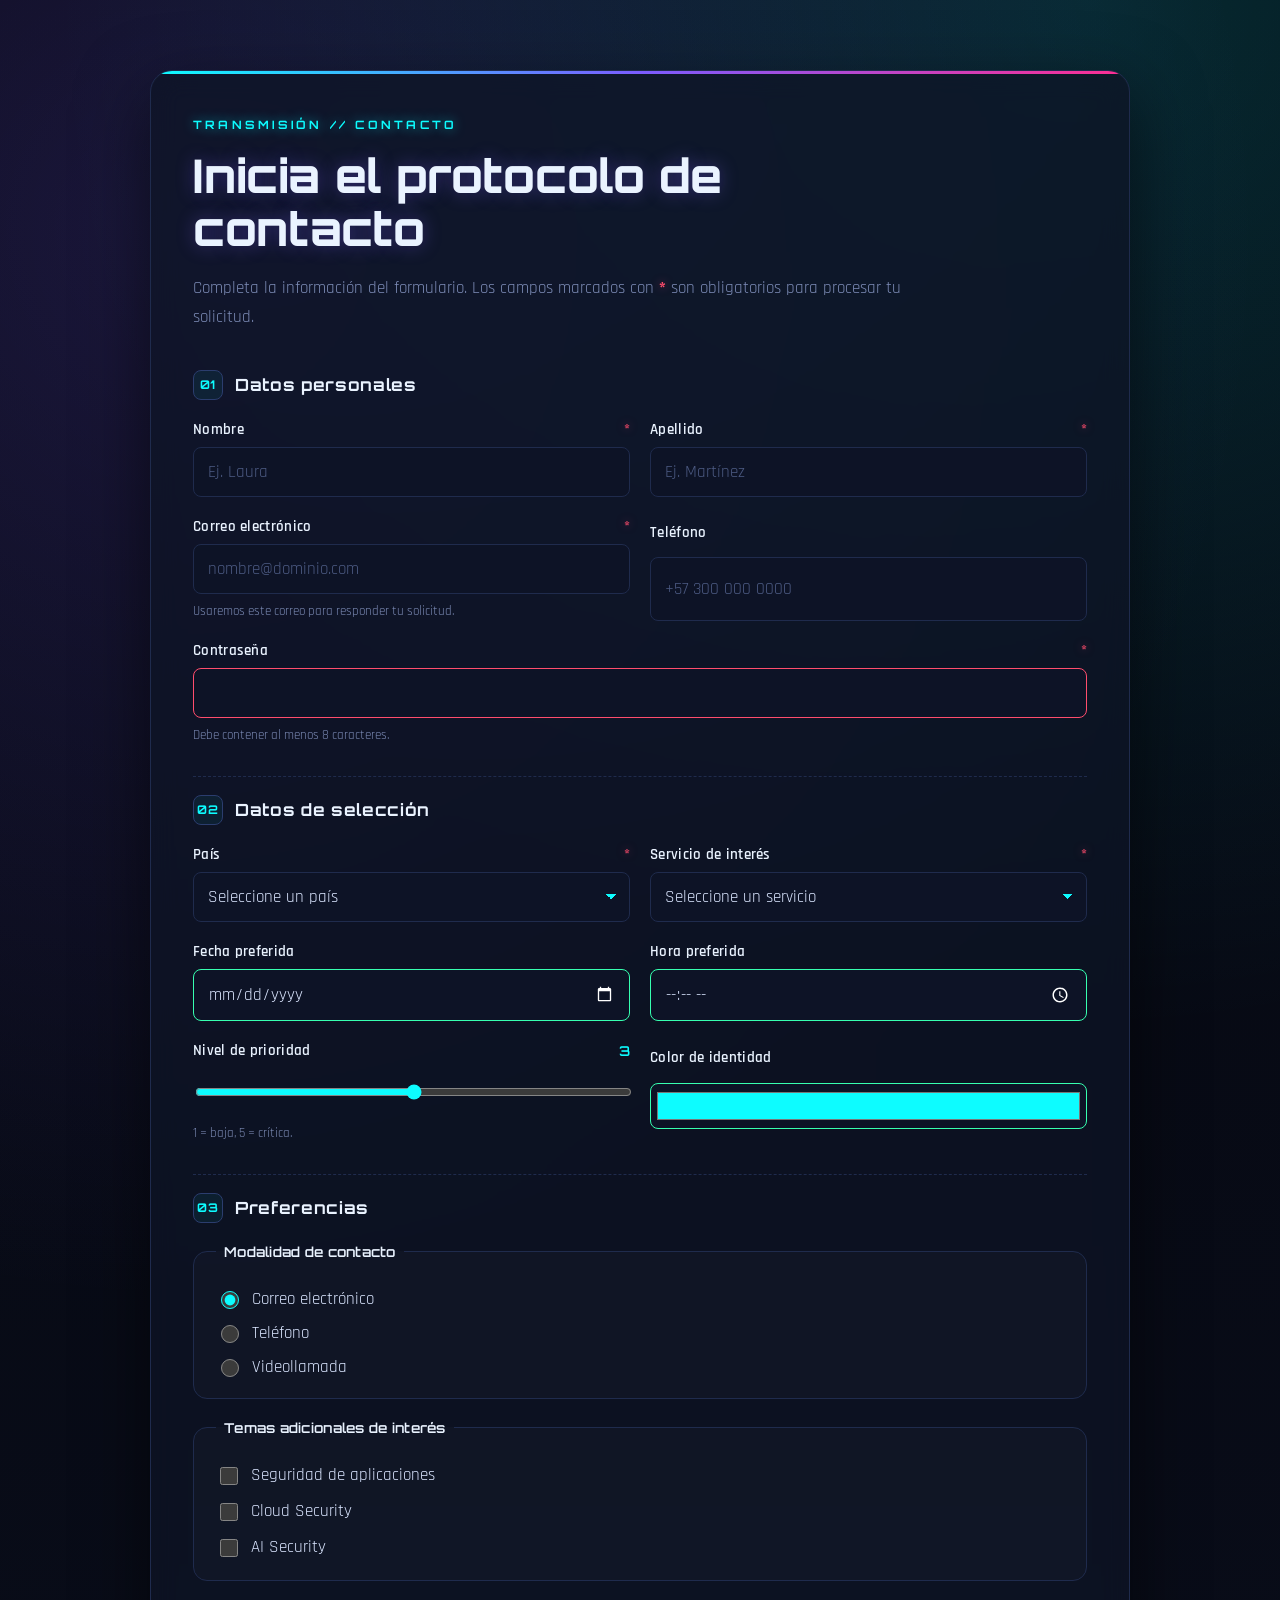
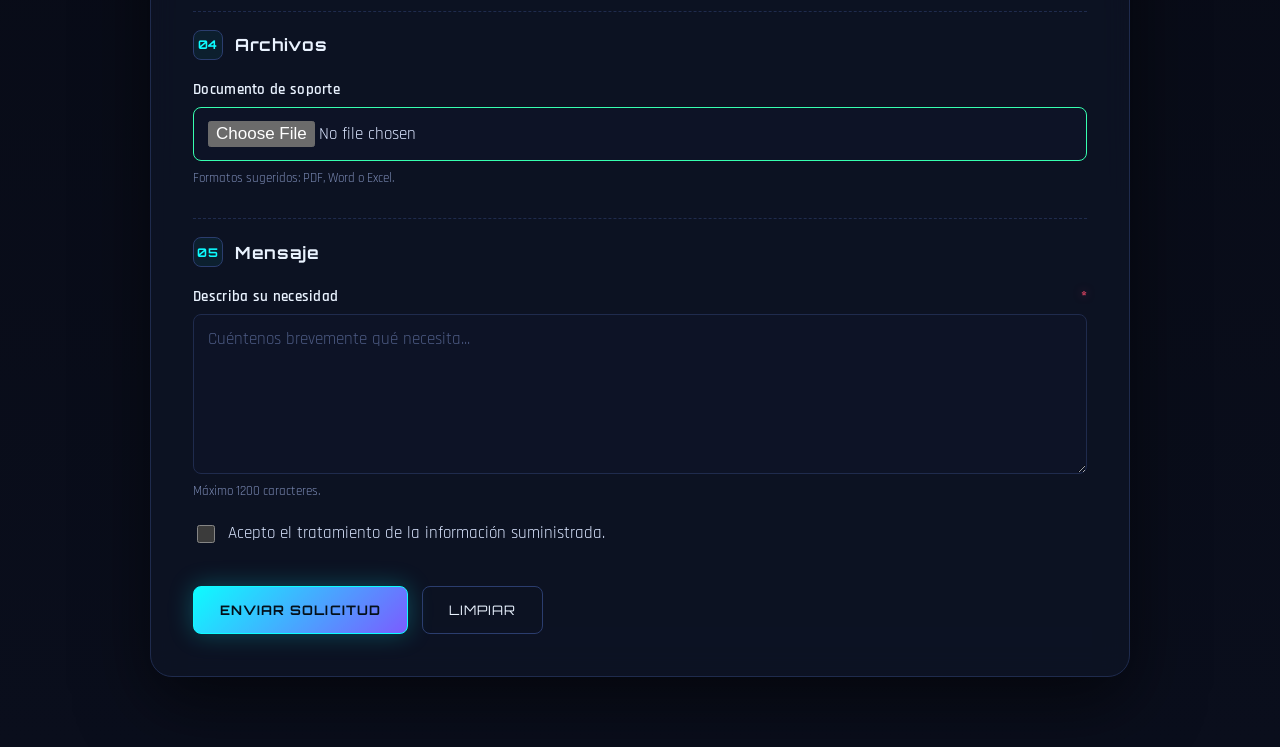
==== index.html @ 41f1617b "Add files via upload se creo un solo formulario en la primera parte" ====
<!DOCTYPE html>
<html lang="es">
<head>
  <meta charset="UTF-8">
  <meta
    name="viewport"
    content="width=device-width, initial-scale=1.0"
  >
  <title>Formulario de Contacto · Interfaz Futurista</title>
  <link
    rel="preconnect"
    href="https://fonts.googleapis.com"
  >
  <link
    href="https://fonts.googleapis.com/css2?family=Orbitron:wght@500;700;800&family=Rajdhani:wght@400;500;600;700&display=swap"
    rel="stylesheet"
  >
  <link
    rel="stylesheet"
    href="styles.css"
  >
</head>
<body>
  <main class="form-page">
    <section class="form-section">
      <div class="form-container">

        <header class="form-header">
          <span class="eyebrow">TRANSMISIÓN // CONTACTO</span>
          <h1>Inicia el protocolo de contacto</h1>
          <p>
            Completa la información del formulario. Los campos marcados con
            <strong class="required-mark" aria-hidden="true">*</strong> son obligatorios
            para procesar tu solicitud.
          </p>
        </header>

        <form
          class="contact-form"
          action="#"
          method="post"
          novalidate
        >

          <!-- ==================== DATOS PERSONALES ==================== -->
          <section class="form-block">
            <h2><span class="block-index">01</span> Datos personales</h2>

            <div class="form-grid">
              <div class="form-field">
                <label for="nombre">
                  Nombre
                  <span class="required-mark" aria-hidden="true">*</span>
                </label>
                <input
                  type="text"
                  id="nombre"
                  name="nombre"
                  autocomplete="given-name"
                  placeholder="Ej. Laura"
                  pattern="[A-Za-zÁÉÍÓÚáéíóúÑñ\s]{2,40}"
                  title="Solo letras y espacios, entre 2 y 40 caracteres"
                  required
                >
              </div>
              <div class="form-field">
                <label for="apellido">
                  Apellido
                  <span class="required-mark" aria-hidden="true">*</span>
                </label>
                <input
                  type="text"
                  id="apellido"
                  name="apellido"
                  autocomplete="family-name"
                  placeholder="Ej. Martínez"
                  pattern="[A-Za-zÁÉÍÓÚáéíóúÑñ\s]{2,40}"
                  title="Solo letras y espacios, entre 2 y 40 caracteres"
                  required
                >
              </div>
            </div>

            <div class="form-grid">
              <div class="form-field">
                <label for="email">
                  Correo electrónico
                  <span class="required-mark" aria-hidden="true">*</span>
                </label>
                <input
                  type="email"
                  id="email"
                  name="email"
                  autocomplete="email"
                  placeholder="nombre@dominio.com"
                  aria-describedby="email-help"
                  required
                >
                <small id="email-help" class="field-help">
                  Usaremos este correo para responder tu solicitud.
                </small>
              </div>
              <div class="form-field">
                <label for="telefono">Teléfono</label>
                <input
                  type="tel"
                  id="telefono"
                  name="telefono"
                  autocomplete="tel"
                  placeholder="+57 300 000 0000"
                  pattern="^\+?[0-9\s]{7,15}$"
                  title="Solo números, espacios y un + inicial opcional (7 a 15 dígitos)"
                >
              </div>
            </div>

            <div class="form-field">
              <label for="password">
                Contraseña
                <span class="required-mark" aria-hidden="true">*</span>
              </label>
              <input
                type="password"
                id="password"
                name="password"
                minlength="8"
                autocomplete="new-password"
                aria-describedby="password-help"
                required
              >
              <small id="password-help" class="field-help">
                Debe contener al menos 8 caracteres.
              </small>
            </div>
          </section>

          <!-- ==================== DATOS DE SELECCIÓN ==================== -->
          <section class="form-block">
            <h2><span class="block-index">02</span> Datos de selección</h2>

            <div class="form-grid">
              <div class="form-field">
                <label for="pais">
                  País
                  <span class="required-mark" aria-hidden="true">*</span>
                </label>
                <select
                  id="pais"
                  name="pais"
                  required
                >
                  <option value="" selected disabled>Seleccione un país</option>
                  <option value="co">Colombia</option>
                  <option value="mx">México</option>
                  <option value="ar">Argentina</option>
                  <option value="cl">Chile</option>
                  <option value="pe">Perú</option>
                  <option value="ec">Ecuador</option>
                  <option value="otro">Otro</option>
                </select>
              </div>

              <div class="form-field">
                <label for="servicio">
                  Servicio de interés
                  <span class="required-mark" aria-hidden="true">*</span>
                </label>
                <select
                  id="servicio"
                  name="servicio"
                  required
                >
                  <option value="" selected disabled>Seleccione un servicio</option>
                  <optgroup label="Auditorías de Seguridad">
                    <option value="pentesting">Pentesting</option>
                    <option value="hacking-etico">Hacking Ético</option>
                    <option value="iso27001">ISO 27001</option>
                  </optgroup>
                  <optgroup label="Desarrollo Seguro">
                    <option value="ssdlc">SSDLC</option>
                    <option value="devsecops">DevSecOps</option>
                    <option value="ai-security">AI Security</option>
                  </optgroup>
                </select>
              </div>
            </div>

            <div class="form-grid">
              <div class="form-field">
                <label for="fecha">Fecha preferida</label>
                <input
                  type="date"
                  id="fecha"
                  name="fecha"
                >
              </div>
              <div class="form-field">
                <label for="hora">Hora preferida</label>
                <input
                  type="time"
                  id="hora"
                  name="hora"
                >
              </div>
            </div>

            <div class="form-grid">
              <div class="form-field">
                <label for="prioridad">
                  Nivel de prioridad
                  <output id="prioridad-valor" class="range-output" for="prioridad">3</output>
                </label>
                <input
                  type="range"
                  id="prioridad"
                  name="prioridad"
                  min="1"
                  max="5"
                  step="1"
                  value="3"
                  aria-describedby="prioridad-help"
                >
                <small id="prioridad-help" class="field-help">
                  1 = baja, 5 = crítica.
                </small>
              </div>
              <div class="form-field">
                <label for="color">Color de identidad</label>
                <input
                  type="color"
                  id="color"
                  name="color"
                  value="#0dfcff"
                >
              </div>
            </div>
          </section>

          <!-- ==================== PREFERENCIAS ==================== -->
          <section class="form-block">
            <h2><span class="block-index">03</span> Preferencias</h2>

            <fieldset>
              <legend>Modalidad de contacto</legend>
              <div class="choice-list">
                <label class="choice">
                  <input type="radio" name="modalidad" value="correo" checked>
                  <span>Correo electrónico</span>
                </label>
                <label class="choice">
                  <input type="radio" name="modalidad" value="telefono">
                  <span>Teléfono</span>
                </label>
                <label class="choice">
                  <input type="radio" name="modalidad" value="videollamada">
                  <span>Videollamada</span>
                </label>
              </div>
            </fieldset>

            <fieldset>
              <legend>Temas adicionales de interés</legend>
              <div class="choice-list">
                <label class="choice">
                  <input type="checkbox" name="intereses" value="seguridad">
                  <span>Seguridad de aplicaciones</span>
                </label>
                <label class="choice">
                  <input type="checkbox" name="intereses" value="cloud">
                  <span>Cloud Security</span>
                </label>
                <label class="choice">
                  <input type="checkbox" name="intereses" value="ia">
                  <span>AI Security</span>
                </label>
              </div>
            </fieldset>
          </section>

          <!-- ==================== ARCHIVOS ==================== -->
          <section class="form-block">
            <h2><span class="block-index">04</span> Archivos</h2>
            <div class="form-field">
              <label for="archivo">Documento de soporte</label>
              <input
                type="file"
                id="archivo"
                name="archivo"
                accept=".pdf,.doc,.docx,.xlsx"
              >
              <small class="field-help">Formatos sugeridos: PDF, Word o Excel.</small>
            </div>
          </section>

          <!-- ==================== MENSAJE ==================== -->
          <section class="form-block">
            <h2><span class="block-index">05</span> Mensaje</h2>
            <div class="form-field">
              <label for="mensaje">
                Describa su necesidad
                <span class="required-mark" aria-hidden="true">*</span>
              </label>
              <textarea
                id="mensaje"
                name="mensaje"
                rows="6"
                maxlength="1200"
                placeholder="Cuéntenos brevemente qué necesita..."
                required
              ></textarea>
              <small class="field-help">Máximo 1200 caracteres.</small>
            </div>

            <label class="choice">
              <input type="checkbox" name="terminos" required>
              <span>Acepto el tratamiento de la información suministrada.</span>
            </label>
          </section>

          <!-- ==================== BOTONES ==================== -->
          <div class="form-actions">
            <button type="submit" class="button button-primary">
              Enviar solicitud
            </button>
            <button type="reset" class="button button-secondary">
              Limpiar
            </button>
          </div>

        </form>
      </div>
    </section>
  </main>

  <script>
    // Pequeño script no invasivo: solo refleja el valor del range en el <output>.
    // No reemplaza la validación nativa de HTML (Módulo 17), solo mejora la UX visual.
    const prioridad = document.getElementById('prioridad');
    const prioridadValor = document.getElementById('prioridad-valor');
    if (prioridad && prioridadValor) {
      prioridad.addEventListener('input', () => {
        prioridadValor.textContent = prioridad.value;
      });
    }
  </script>
</body>
</html>
---- styles.css ----
/* ============================================================
   MÓDULO 19 · Design System — variables propias (tema futurista)
   ============================================================ */
:root {
  --bg: #05070f;
  --bg-soft: #0a0e1c;
  --surface: rgba(14, 20, 38, 0.75);
  --surface-solid: #0d1326;
  --border: #1f2b4d;
  --border-strong: #2b3d6e;

  --primary: #0dfcff;
  --primary-2: #7b5cff;
  --primary-hover: #4bfeff;
  --accent-pink: #ff2e92;

  --text: #dbe6ff;
  --muted: #7c8bb5;
  --navy: #eaf3ff;
  --danger: #ff4d6d;
  --success: #37ffb0;

  --radius-sm: 8px;
  --radius-md: 14px;
  --radius-lg: 22px;

  --glow: 0 0 0 4px rgba(13, 252, 255, 0.12), 0 0 24px rgba(13, 252, 255, 0.15);
  --shadow: 0 24px 70px rgba(0, 0, 0, 0.55);

  --container: 980px;

  --font-display: "Orbitron", system-ui, sans-serif;
  --font-body: "Rajdhani", system-ui, sans-serif;
}

/* ============================================================
   MÓDULO 20 · Base de página y tarjeta del formulario
   ============================================================ */
* {
  box-sizing: border-box;
}

html {
  color-scheme: dark;
}

body {
  margin: 0;
  font-family: var(--font-body);
  font-size: 17px;
  color: var(--text);
  background:
    radial-gradient(circle at 15% 10%, rgba(123, 92, 255, 0.18), transparent 45%),
    radial-gradient(circle at 85% 0%, rgba(13, 252, 255, 0.14), transparent 40%),
    linear-gradient(180deg, var(--bg) 0%, var(--bg-soft) 100%);
  min-height: 100vh;
}

.form-page {
  min-height: 100vh;
}

.form-section {
  padding: 70px 20px;
}

.form-container {
  width: min(100%, var(--container));
  margin-inline: auto;
  padding: 42px;
  background: var(--surface);
  backdrop-filter: blur(14px);
  border: 1px solid var(--border);
  border-radius: var(--radius-lg);
  box-shadow: var(--shadow), inset 0 1px 0 rgba(255, 255, 255, 0.03);
  position: relative;
  overflow: hidden;
}

.form-container::before {
  content: "";
  position: absolute;
  inset: 0;
  pointer-events: none;
  background: linear-gradient(90deg, var(--primary), var(--primary-2), var(--accent-pink));
  height: 3px;
  top: 0;
}

/* ============================================================
   Encabezado
   ============================================================ */
.form-header {
  max-width: 720px;
  margin-bottom: 38px;
}

.eyebrow {
  display: inline-block;
  color: var(--primary);
  font-family: var(--font-display);
  font-size: 0.72rem;
  font-weight: 700;
  letter-spacing: 0.28em;
  text-shadow: 0 0 12px rgba(13, 252, 255, 0.6);
}

.form-header h1 {
  margin: 14px 0 0;
  color: var(--navy);
  font-family: var(--font-display);
  font-weight: 800;
  font-size: clamp(1.9rem, 4.2vw, 2.9rem);
  line-height: 1.15;
  text-shadow: 0 0 18px rgba(123, 92, 255, 0.35);
}

.form-header p {
  margin: 18px 0 0;
  color: var(--muted);
  line-height: 1.7;
}

/* ============================================================
   MÓDULO 21 · Labels e inputs
   ============================================================ */
.contact-form {
  display: grid;
  gap: 30px;
}

.form-block {
  display: grid;
  gap: 20px;
  padding-top: 18px;
  border-top: 1px dashed var(--border);
}

.form-block:first-of-type {
  border-top: none;
  padding-top: 0;
}

.form-block h2 {
  margin: 0;
  color: var(--navy);
  font-family: var(--font-display);
  font-size: 1.05rem;
  letter-spacing: 0.04em;
  display: flex;
  align-items: center;
  gap: 12px;
}

.block-index {
  display: inline-flex;
  align-items: center;
  justify-content: center;
  width: 30px;
  height: 30px;
  font-size: 0.75rem;
  border: 1px solid var(--border-strong);
  border-radius: 8px;
  color: var(--primary);
  background: rgba(13, 252, 255, 0.06);
}

.form-grid {
  display: grid;
  grid-template-columns: repeat(2, minmax(0, 1fr));
  gap: 20px;
}

.form-field {
  display: grid;
  gap: 8px;
}

.form-field label,
fieldset legend {
  color: var(--navy);
  font-size: 0.95rem;
  font-weight: 600;
  letter-spacing: 0.02em;
  display: flex;
  align-items: center;
  gap: 8px;
  justify-content: space-between;
}

.form-field input,
.form-field select,
.form-field textarea {
  width: 100%;
  padding: 13px 14px;
  border: 1px solid var(--border);
  border-radius: var(--radius-sm);
  background: var(--surface-solid);
  color: var(--text);
  font: inherit;
  outline: none;
  transition: border-color 160ms ease, box-shadow 160ms ease, background-color 160ms ease;
}

.form-field textarea {
  resize: vertical;
  min-height: 140px;
}

.form-field input::placeholder,
.form-field textarea::placeholder {
  color: #4c5a82;
}

/* ============================================================
   MÓDULO 22 · Focus
   ============================================================ */
.form-field input:focus,
.form-field select:focus,
.form-field textarea:focus {
  border-color: var(--primary);
  box-shadow: var(--glow);
}

.button:focus-visible,
.form-field input:focus-visible,
.form-field select:focus-visible,
.form-field textarea:focus-visible {
  outline: 3px solid rgba(13, 252, 255, 0.35);
  outline-offset: 2px;
}

/* ============================================================
   MÓDULO 23 · Estados valid / invalid
   ============================================================ */
.form-field input:not(:placeholder-shown):valid,
.form-field textarea:not(:placeholder-shown):valid {
  border-color: var(--success);
}

.form-field input:not(:placeholder-shown):invalid,
.form-field textarea:not(:placeholder-shown):invalid {
  border-color: var(--danger);
}

/* ============================================================
   MÓDULO 25 · Responsive
   ============================================================ */
@media (max-width: 720px) {
  .form-section {
    padding: 30px 14px;
  }
  .form-container {
    padding: 24px 18px;
    border-radius: var(--radius-md);
  }
  .form-grid {
    grid-template-columns: 1fr;
  }
  .form-actions {
    flex-direction: column;
  }
  .button {
    width: 100%;
  }
}

/* ============================================================
   MÓDULO 26 · Fieldset, radio y checkbox
   ============================================================ */
fieldset {
  margin: 0;
  padding: 20px 22px;
  border: 1px solid var(--border);
  border-radius: var(--radius-md);
  background: rgba(255, 255, 255, 0.015);
}

fieldset legend {
  padding: 0 8px;
  font-family: var(--font-display);
  font-size: 0.85rem;
}

.choice-list {
  display: grid;
  gap: 12px;
  margin-top: 8px;
}

.choice {
  display: flex;
  align-items: flex-start;
  gap: 10px;
  color: var(--text);
  cursor: pointer;
}

.choice input {
  margin-top: 3px;
  accent-color: var(--primary);
  width: 18px;
  height: 18px;
}

/* ============================================================
   MÓDULO 27 · Select moderno
   ============================================================ */
.form-field select {
  appearance: none;
  background-image:
    linear-gradient(45deg, transparent 50%, var(--primary) 50%),
    linear-gradient(135deg, var(--primary) 50%, transparent 50%);
  background-position:
    calc(100% - 18px) 50%,
    calc(100% - 13px) 50%;
  background-size: 5px 5px, 5px 5px;
  background-repeat: no-repeat;
  padding-right: 42px;
}

.form-field select option {
  background: var(--surface-solid);
  color: var(--text);
}

/* ============================================================
   MÓDULO 28 · Botones
   ============================================================ */
.form-actions {
  display: flex;
  flex-wrap: wrap;
  gap: 14px;
  padding-top: 10px;
}

.button {
  min-height: 48px;
  display: inline-flex;
  align-items: center;
  justify-content: center;
  padding: 0 26px;
  border-radius: var(--radius-sm);
  font: inherit;
  font-family: var(--font-display);
  font-size: 0.82rem;
  letter-spacing: 0.08em;
  text-transform: uppercase;
  cursor: pointer;
  transition: transform 160ms ease, background-color 160ms ease, border-color 160ms ease, box-shadow 160ms ease;
}

.button-primary {
  border: 1px solid var(--primary);
  background: linear-gradient(135deg, var(--primary), var(--primary-2));
  color: #04101a;
  font-weight: 700;
  box-shadow: 0 0 24px rgba(13, 252, 255, 0.25);
}

.button-primary:hover {
  transform: translateY(-2px);
  box-shadow: 0 0 32px rgba(13, 252, 255, 0.45);
}

.button-secondary {
  border: 1px solid var(--border-strong);
  background: transparent;
  color: var(--navy);
}

.button-secondary:hover {
  border-color: var(--primary);
  color: var(--primary);
  background: rgba(13, 252, 255, 0.06);
}

/* ============================================================
   MÓDULO 29 · Textos de ayuda
   ============================================================ */
.field-help {
  color: var(--muted);
  font-size: 0.82rem;
  line-height: 1.5;
}

.range-output {
  font-family: var(--font-display);
  color: var(--primary);
  font-size: 0.85rem;
}

/* ============================================================
   MÓDULO 30 · Marca de obligatorio
   ============================================================ */
.required-mark {
  color: var(--danger);
  text-shadow: 0 0 8px rgba(255, 77, 109, 0.5);
}

/* ============================================================
   MÓDULO 31 · Deshabilitado y solo lectura
   ============================================================ */
.form-field input:disabled,
.form-field select:disabled,
.form-field textarea:disabled {
  background: #0a0e1c;
  color: #3d4a6e;
  cursor: not-allowed;
  border-style: dashed;
}

.form-field input[readonly] {
  background: #0a0e1c;
  color: var(--muted);
}

/* ============================================================
   Rango (input type=range) con acento futurista
   ============================================================ */
input[type="range"] {
  accent-color: var(--primary);
}

input[type="color"] {
  padding: 4px;
  height: 46px;
  cursor: pointer;
}
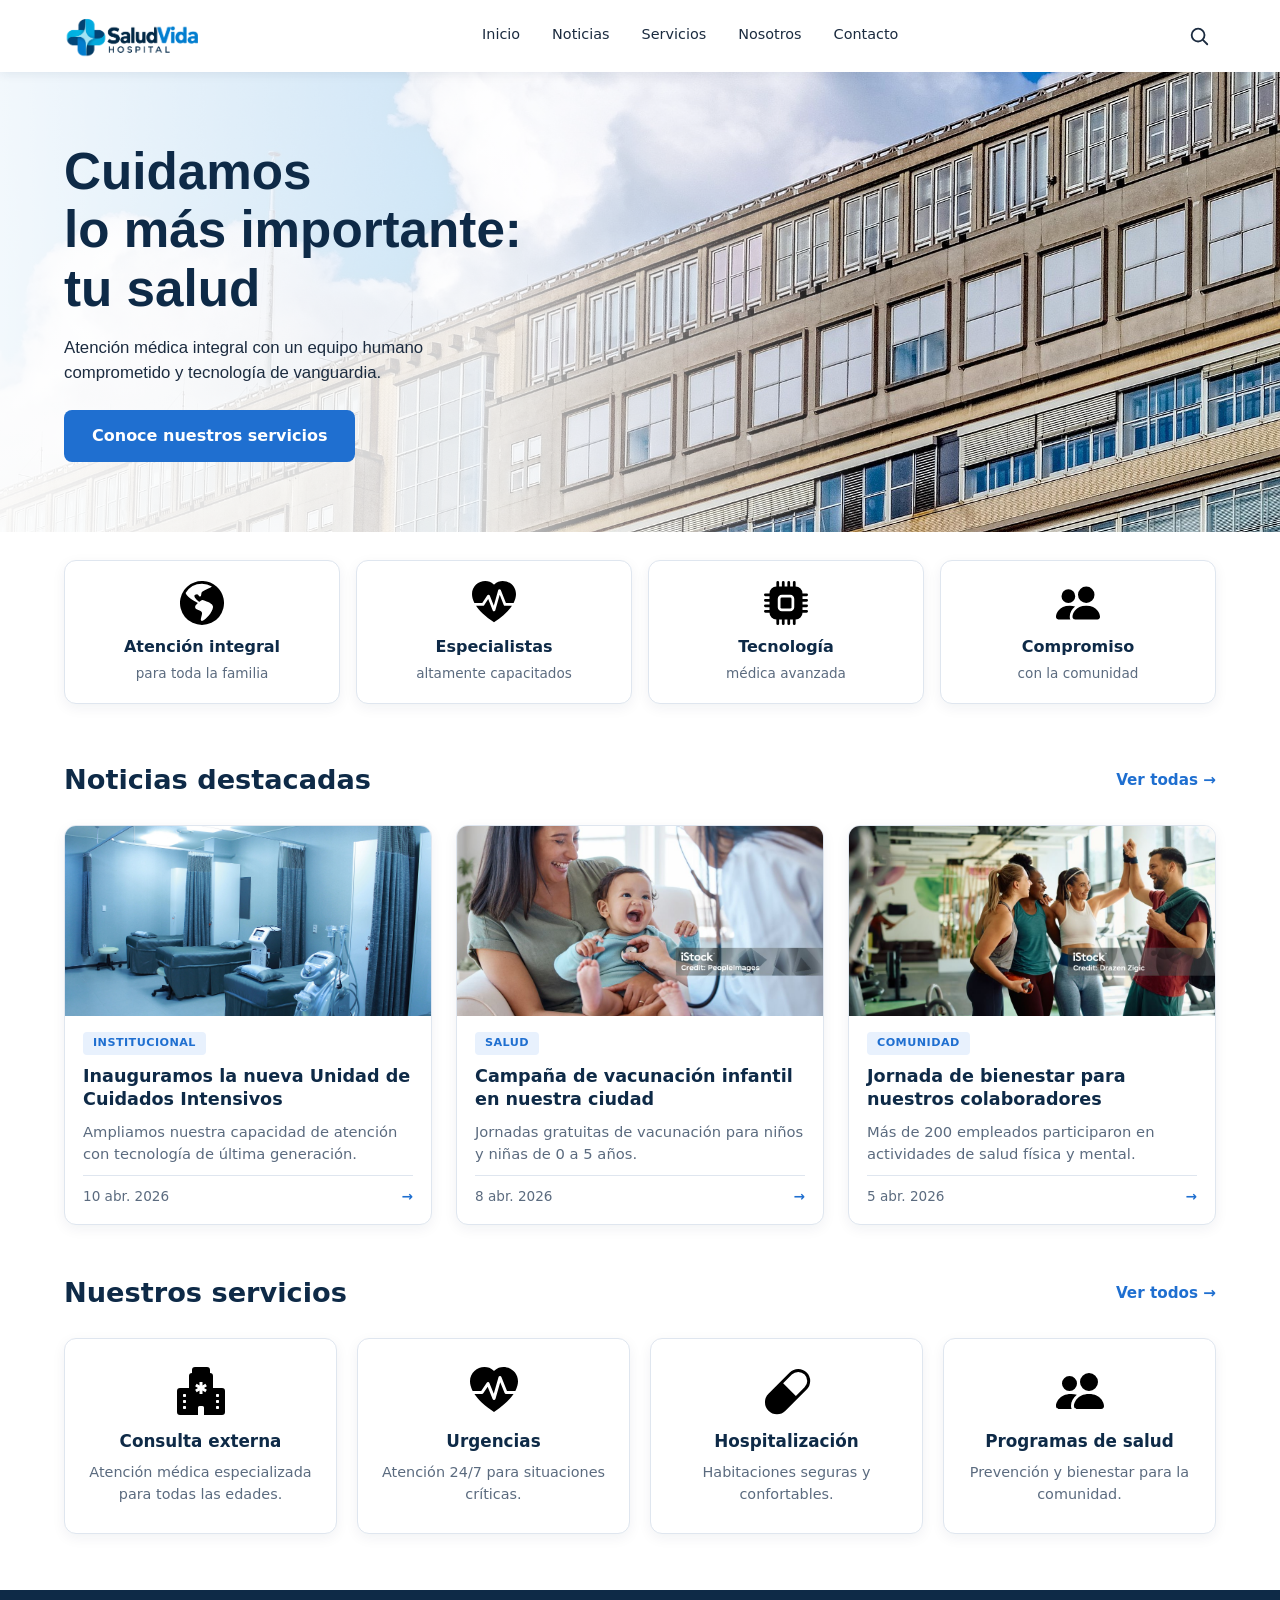
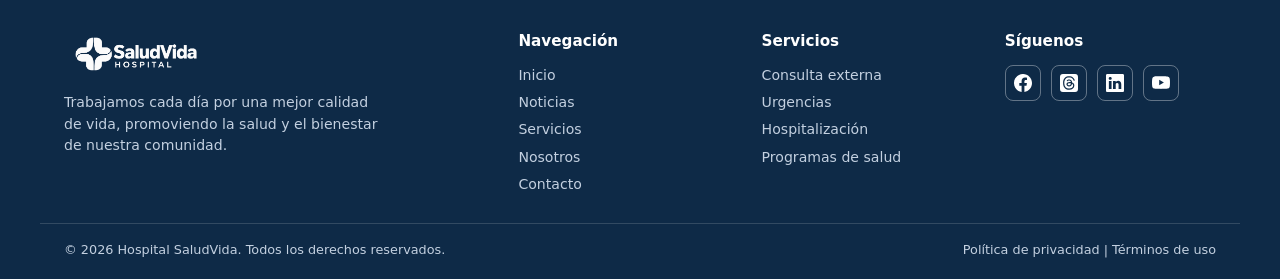
==== commit 9d30a4e3: "nueva rama examen1 con sus respectivos archivos" ====
--- a/index.html
+++ b/index.html
@@ -1,347 +1,189 @@
 <!DOCTYPE html>
 <html lang="es">
 <head>
-  <meta charset="UTF-8">
-  <meta
-    name="viewport"
-    content="width=device-width, initial-scale=1.0"
-  >
-  <title>Formulario de Contacto · Interfaz Futurista</title>
-  <link
-    rel="preconnect"
-    href="https://fonts.googleapis.com"
-  >
-  <link
-    href="https://fonts.googleapis.com/css2?family=Orbitron:wght@500;700;800&family=Rajdhani:wght@400;500;600;700&display=swap"
-    rel="stylesheet"
-  >
-  <link
-    rel="stylesheet"
-    href="styles.css"
-  >
+    <meta charset="UTF-8">
+    <meta name="description" content="Hospital SaludVida: atención médica integral con un equipo humano comprometido y tecnología de vanguardia.">
+    <meta name="viewport" content="width=device-width, initial-scale=1.0">
+    <title>SaludVida Hospital</title>
+    <link rel="stylesheet" href="css/styles.css">
 </head>
 <body>
-  <main class="form-page">
-    <section class="form-section">
-      <div class="form-container">
+    <header class="header">
+        <div class="container header-container">
+            <a class="brand" href="index.html">
+                <img src="img/logos/logo-saludvida-header.png" alt="Logo SaludVida Hospital" class="brand-img">
+            </a>
+            <nav class="nav" aria-label="Navegación principal">
+                <a href="#inicio">Inicio</a>
+                <a href="#noticias">Noticias</a>
+                <a href="#servicios">Servicios</a>
+                <a href="#nosotros">Nosotros</a>
+                <a href="contacto.html">Contacto</a>
+            </nav>
+            <button class="search-btn" type="button" aria-label="Buscar">
+                <svg width="22" height="22" viewBox="0 0 24 24" fill="none" stroke="currentColor" stroke-width="2" stroke-linecap="round" aria-hidden="true">
+                    <circle cx="11" cy="11" r="7"></circle>
+                    <line x1="16.5" y1="16.5" x2="21" y2="21"></line>
+                </svg>
+            </button>
+        </div>
+    </header>
 
-        <header class="form-header">
-          <span class="eyebrow">TRANSMISIÓN // CONTACTO</span>
-          <h1>Inicia el protocolo de contacto</h1>
-          <p>
-            Completa la información del formulario. Los campos marcados con
-            <strong class="required-mark" aria-hidden="true">*</strong> son obligatorios
-            para procesar tu solicitud.
-          </p>
-        </header>
+    <main>
+        <section class="hero" id="inicio">
+            <img src="img/banner.jpg" alt="Fachada del hospital SaludVida" class="hero-img">
+            <div class="container hero-content">
+                <h1>Cuidamos <br>lo más importante: <br>tu salud</h1>
+                <p class="hero-description">
+                    Atención médica integral con un equipo humano comprometido y tecnología de vanguardia.
+                </p>
+                <a class="primary-action" href="#servicios">Conoce nuestros servicios</a>
+            </div>
+        </section>
 
-        <form
-          class="contact-form"
-          action="#"
-          method="post"
-          novalidate
-        >
+        <section class="stats">
+            <div class="container stats-grid">
+                <div class="stat">
+                    <img src="icons/atention.svg" alt="">
+                    <strong>Atención integral</strong>
+                    <span>para toda la familia</span>
+                </div>
+                <div class="stat">
+                    <img src="icons/urgencias.svg" alt="">
+                    <strong>Especialistas</strong>
+                    <span>altamente capacitados</span>
+                </div>
+                <div class="stat">
+                    <img src="icons/tecnologia.svg" alt="">
+                    <strong>Tecnología</strong>
+                    <span>médica avanzada</span>
+                </div>
+                <div class="stat">
+                    <img src="icons/comunidad.svg" alt="">
+                    <strong>Compromiso</strong>
+                    <span>con la comunidad</span>
+                </div>
+            </div>
+        </section>
 
-          <!-- ==================== DATOS PERSONALES ==================== -->
-          <section class="form-block">
-            <h2><span class="block-index">01</span> Datos personales</h2>
+        <section class="notices" id="noticias">
+            <div class="container">
+                <header class="section-heading">
+                    <h2>Noticias destacadas</h2>
+                    <a class="see-all" href="noticias.html">Ver todas →</a>
+                </header>
+                <div class="notices-grid">
+                    <article class="notice-card">
+                        <div class="notice-image"><img src="img/card1.jpg" alt="Unidad de cuidados intensivos"></div>
+                        <div class="notice-body">
+                            <span class="tag tag-institucional">INSTITUCIONAL</span>
+                            <h3>Inauguramos la nueva Unidad de Cuidados Intensivos</h3>
+                            <p>Ampliamos nuestra capacidad de atención con tecnología de última generación.</p>
+                            <a class="notice-link" href="noticias.html"><span>10 abr. 2026</span><span>→</span></a>
+                        </div>
+                    </article>
 
-            <div class="form-grid">
-              <div class="form-field">
-                <label for="nombre">
-                  Nombre
-                  <span class="required-mark" aria-hidden="true">*</span>
-                </label>
-                <input
-                  type="text"
-                  id="nombre"
-                  name="nombre"
-                  autocomplete="given-name"
-                  placeholder="Ej. Laura"
-                  pattern="[A-Za-zÁÉÍÓÚáéíóúÑñ\s]{2,40}"
-                  title="Solo letras y espacios, entre 2 y 40 caracteres"
-                  required
-                >
-              </div>
-              <div class="form-field">
-                <label for="apellido">
-                  Apellido
-                  <span class="required-mark" aria-hidden="true">*</span>
-                </label>
-                <input
-                  type="text"
-                  id="apellido"
-                  name="apellido"
-                  autocomplete="family-name"
-                  placeholder="Ej. Martínez"
-                  pattern="[A-Za-zÁÉÍÓÚáéíóúÑñ\s]{2,40}"
-                  title="Solo letras y espacios, entre 2 y 40 caracteres"
-                  required
-                >
-              </div>
+                    <article class="notice-card">
+                        <div class="notice-image"><img src="img/card2.jpg" alt="Vacunación infantil"></div>
+                        <div class="notice-body">
+                            <span class="tag tag-salud">SALUD</span>
+                            <h3>Campaña de vacunación infantil en nuestra ciudad</h3>
+                            <p>Jornadas gratuitas de vacunación para niños y niñas de 0 a 5 años.</p>
+                            <a class="notice-link" href="noticias.html"><span>8 abr. 2026</span><span>→</span></a>
+                        </div>
+                    </article>
+
+                    <article class="notice-card">
+                        <div class="notice-image"><img src="img/card3.jpg" alt="Jornada de bienestar"></div>
+                        <div class="notice-body">
+                            <span class="tag tag-comunidad">COMUNIDAD</span>
+                            <h3>Jornada de bienestar para nuestros colaboradores</h3>
+                            <p>Más de 200 empleados participaron en actividades de salud física y mental.</p>
+                            <a class="notice-link" href="noticias.html"><span>5 abr. 2026</span><span>→</span></a>
+                        </div>
+                    </article>
+                </div>
+            </div>
+        </section>
+
+        <section class="services" id="servicios">
+            <div class="container">
+                <header class="section-heading">
+                    <h2>Nuestros servicios</h2>
+                    <a class="see-all" href="servicios.html">Ver todos →</a>
+                </header>
+                <div class="services-grid">
+                    <article class="service-card">
+                        <img src="icons/consulta.svg" alt="">
+                        <h3>Consulta externa</h3>
+                        <p>Atención médica especializada para todas las edades.</p>
+                    </article>
+
+                    <article class="service-card">
+                        <img src="icons/urgencias.svg" alt="">
+                        <h3>Urgencias</h3>
+                        <p>Atención 24/7 para situaciones críticas.</p>
+                    </article>
+
+                    <article class="service-card">
+                        <img src="icons/hospitalizacion.svg" alt="">
+                        <h3>Hospitalización</h3>
+                        <p>Habitaciones seguras y confortables.</p>
+                    </article>
+
+                    <article class="service-card">
+                        <img src="icons/comunidad.svg" alt="">
+                        <h3>Programas de salud</h3>
+                        <p>Prevención y bienestar para la comunidad.</p>
+                    </article>
+                </div>
+            </div>
+        </section>
+    </main>
+
+    <footer class="footer" id="contacto">
+        <div class="container footer-grid">
+            <div class="footer-brand" id="nosotros">
+                <img src="img/logos/logo-saludvida-footer.png" alt="SaludVida Hospital">
+                <p>Trabajamos cada día por una mejor calidad de vida, promoviendo la salud y el bienestar de nuestra comunidad.</p>
             </div>
 
-            <div class="form-grid">
-              <div class="form-field">
-                <label for="email">
-                  Correo electrónico
-                  <span class="required-mark" aria-hidden="true">*</span>
-                </label>
-                <input
-                  type="email"
-                  id="email"
-                  name="email"
-                  autocomplete="email"
-                  placeholder="nombre@dominio.com"
-                  aria-describedby="email-help"
-                  required
-                >
-                <small id="email-help" class="field-help">
-                  Usaremos este correo para responder tu solicitud.
-                </small>
-              </div>
-              <div class="form-field">
-                <label for="telefono">Teléfono</label>
-                <input
-                  type="tel"
-                  id="telefono"
-                  name="telefono"
-                  autocomplete="tel"
-                  placeholder="+57 300 000 0000"
-                  pattern="^\+?[0-9\s]{7,15}$"
-                  title="Solo números, espacios y un + inicial opcional (7 a 15 dígitos)"
-                >
-              </div>
-            </div>
+            <section>
+                <h3>Navegación</h3>
+                <ul class="footer-links">
+                    <li><a href="#inicio">Inicio</a></li>
+                    <li><a href="#noticias">Noticias</a></li>
+                    <li><a href="#servicios">Servicios</a></li>
+                    <li><a href="#nosotros">Nosotros</a></li>
+                    <li><a href="contacto.html">Contacto</a></li>
+                </ul>
+            </section>
 
-            <div class="form-field">
-              <label for="password">
-                Contraseña
-                <span class="required-mark" aria-hidden="true">*</span>
-              </label>
-              <input
-                type="password"
-                id="password"
-                name="password"
-                minlength="8"
-                autocomplete="new-password"
-                aria-describedby="password-help"
-                required
-              >
-              <small id="password-help" class="field-help">
-                Debe contener al menos 8 caracteres.
-              </small>
-            </div>
-          </section>
+            <section>
+                <h3>Servicios</h3>
+                <ul class="footer-links">
+                    <li>Consulta externa</li>
+                    <li>Urgencias</li>
+                    <li>Hospitalización</li>
+                    <li>Programas de salud</li>
+                </ul>
+            </section>
 
-          <!-- ==================== DATOS DE SELECCIÓN ==================== -->
-          <section class="form-block">
-            <h2><span class="block-index">02</span> Datos de selección</h2>
+            <section>
+                <h3>Síguenos</h3>
+                <div class="footer-redes">
+                    <a href="#" aria-label="Facebook"><img src="icons/facebook.svg" alt=""></a>
+                    <a href="#" aria-label="Threads"><img src="icons/threads-fill.svg" alt=""></a>
+                    <a href="#" aria-label="LinkedIn"><img src="icons/linkedin.svg" alt=""></a>
+                    <a href="#" aria-label="YouTube"><img src="icons/youtube.svg" alt=""></a>
+                </div>
+            </section>
+        </div>
 
-            <div class="form-grid">
-              <div class="form-field">
-                <label for="pais">
-                  País
-                  <span class="required-mark" aria-hidden="true">*</span>
-                </label>
-                <select
-                  id="pais"
-                  name="pais"
-                  required
-                >
-                  <option value="" selected disabled>Seleccione un país</option>
-                  <option value="co">Colombia</option>
-                  <option value="mx">México</option>
-                  <option value="ar">Argentina</option>
-                  <option value="cl">Chile</option>
-                  <option value="pe">Perú</option>
-                  <option value="ec">Ecuador</option>
-                  <option value="otro">Otro</option>
-                </select>
-              </div>
-
-              <div class="form-field">
-                <label for="servicio">
-                  Servicio de interés
-                  <span class="required-mark" aria-hidden="true">*</span>
-                </label>
-                <select
-                  id="servicio"
-                  name="servicio"
-                  required
-                >
-                  <option value="" selected disabled>Seleccione un servicio</option>
-                  <optgroup label="Auditorías de Seguridad">
-                    <option value="pentesting">Pentesting</option>
-                    <option value="hacking-etico">Hacking Ético</option>
-                    <option value="iso27001">ISO 27001</option>
-                  </optgroup>
-                  <optgroup label="Desarrollo Seguro">
-                    <option value="ssdlc">SSDLC</option>
-                    <option value="devsecops">DevSecOps</option>
-                    <option value="ai-security">AI Security</option>
-                  </optgroup>
-                </select>
-              </div>
-            </div>
-
-            <div class="form-grid">
-              <div class="form-field">
-                <label for="fecha">Fecha preferida</label>
-                <input
-                  type="date"
-                  id="fecha"
-                  name="fecha"
-                >
-              </div>
-              <div class="form-field">
-                <label for="hora">Hora preferida</label>
-                <input
-                  type="time"
-                  id="hora"
-                  name="hora"
-                >
-              </div>
-            </div>
-
-            <div class="form-grid">
-              <div class="form-field">
-                <label for="prioridad">
-                  Nivel de prioridad
-                  <output id="prioridad-valor" class="range-output" for="prioridad">3</output>
-                </label>
-                <input
-                  type="range"
-                  id="prioridad"
-                  name="prioridad"
-                  min="1"
-                  max="5"
-                  step="1"
-                  value="3"
-                  aria-describedby="prioridad-help"
-                >
-                <small id="prioridad-help" class="field-help">
-                  1 = baja, 5 = crítica.
-                </small>
-              </div>
-              <div class="form-field">
-                <label for="color">Color de identidad</label>
-                <input
-                  type="color"
-                  id="color"
-                  name="color"
-                  value="#0dfcff"
-                >
-              </div>
-            </div>
-          </section>
-
-          <!-- ==================== PREFERENCIAS ==================== -->
-          <section class="form-block">
-            <h2><span class="block-index">03</span> Preferencias</h2>
-
-            <fieldset>
-              <legend>Modalidad de contacto</legend>
-              <div class="choice-list">
-                <label class="choice">
-                  <input type="radio" name="modalidad" value="correo" checked>
-                  <span>Correo electrónico</span>
-                </label>
-                <label class="choice">
-                  <input type="radio" name="modalidad" value="telefono">
-                  <span>Teléfono</span>
-                </label>
-                <label class="choice">
-                  <input type="radio" name="modalidad" value="videollamada">
-                  <span>Videollamada</span>
-                </label>
-              </div>
-            </fieldset>
-
-            <fieldset>
-              <legend>Temas adicionales de interés</legend>
-              <div class="choice-list">
-                <label class="choice">
-                  <input type="checkbox" name="intereses" value="seguridad">
-                  <span>Seguridad de aplicaciones</span>
-                </label>
-                <label class="choice">
-                  <input type="checkbox" name="intereses" value="cloud">
-                  <span>Cloud Security</span>
-                </label>
-                <label class="choice">
-                  <input type="checkbox" name="intereses" value="ia">
-                  <span>AI Security</span>
-                </label>
-              </div>
-            </fieldset>
-          </section>
-
-          <!-- ==================== ARCHIVOS ==================== -->
-          <section class="form-block">
-            <h2><span class="block-index">04</span> Archivos</h2>
-            <div class="form-field">
-              <label for="archivo">Documento de soporte</label>
-              <input
-                type="file"
-                id="archivo"
-                name="archivo"
-                accept=".pdf,.doc,.docx,.xlsx"
-              >
-              <small class="field-help">Formatos sugeridos: PDF, Word o Excel.</small>
-            </div>
-          </section>
-
-          <!-- ==================== MENSAJE ==================== -->
-          <section class="form-block">
-            <h2><span class="block-index">05</span> Mensaje</h2>
-            <div class="form-field">
-              <label for="mensaje">
-                Describa su necesidad
-                <span class="required-mark" aria-hidden="true">*</span>
-              </label>
-              <textarea
-                id="mensaje"
-                name="mensaje"
-                rows="6"
-                maxlength="1200"
-                placeholder="Cuéntenos brevemente qué necesita..."
-                required
-              ></textarea>
-              <small class="field-help">Máximo 1200 caracteres.</small>
-            </div>
-
-            <label class="choice">
-              <input type="checkbox" name="terminos" required>
-              <span>Acepto el tratamiento de la información suministrada.</span>
-            </label>
-          </section>
-
-          <!-- ==================== BOTONES ==================== -->
-          <div class="form-actions">
-            <button type="submit" class="button button-primary">
-              Enviar solicitud
-            </button>
-            <button type="reset" class="button button-secondary">
-              Limpiar
-            </button>
-          </div>
-
-        </form>
-      </div>
-    </section>
-  </main>
-
-  <script>
-    // Pequeño script no invasivo: solo refleja el valor del range en el <output>.
-    // No reemplaza la validación nativa de HTML (Módulo 17), solo mejora la UX visual.
-    const prioridad = document.getElementById('prioridad');
-    const prioridadValor = document.getElementById('prioridad-valor');
-    if (prioridad && prioridadValor) {
-      prioridad.addEventListener('input', () => {
-        prioridadValor.textContent = prioridad.value;
-      });
-    }
-  </script>
+        <div class="container footer-bottom">
+            <span>© 2026 Hospital SaludVida. Todos los derechos reservados.</span>
+            <span>Política de privacidad | Términos de uso</span>
+        </div>
+    </footer>
 </body>
 </html>
--- a/css/styles.css
+++ b/css/styles.css
@@ -0,0 +1,319 @@
+
+:root {
+    --blue: #1f6fd0;
+    --blue-dark: #165cb4;
+    --blue-light: #e8f1fd;
+    --navy: #0e2a47;
+    --text: #1b2b3f;
+    --muted: #5b6b7f;
+    --border: #dfe6ef;
+    --bg: #ffffff;
+    --header-h: 72px;
+}
+
+* { box-sizing: border-box; margin: 0; padding: 0; }
+
+html {
+    scroll-behavior: smooth;
+    scroll-padding-top: var(--header-h);
+}
+
+body {
+    font-family: "verdana", system-ui, -apple-system, Roboto, Arial, sans-serif;
+    color: var(--text);
+    background: var(--bg);
+    line-height: 1.5;
+}
+
+img { max-width: 100%; display: block; }
+a { color: inherit; text-decoration: none; }
+ul { list-style: none; }
+
+.container {
+    width: 100%;
+    max-width: 1200px;
+    margin: 0 auto;
+    padding: 0 24px;
+}
+
+
+.header {
+    position: sticky;
+    top: 0;
+    z-index: 100;
+    height: var(--header-h);
+    background: #fff;
+    box-shadow: 0 2px 10px rgba(14, 42, 71, 0.08);
+}
+
+.header-container {
+    height: 100%;
+    display: flex;
+    align-items: center;
+    justify-content: space-between;
+    gap: 24px;
+}
+
+.brand-img { height: 44px; width: auto; }
+
+.nav { display: flex; gap: 32px; }
+.nav a {
+    font-size: 0.9rem;
+    font-weight: 500;
+    padding: 6px 0;
+    border-bottom: 2px solid transparent;
+    transition: color .2s, border-color .2s;
+}
+.nav a:hover { color: var(--blue); border-color: var(--blue); }
+
+.search-btn {
+    background: none;
+    border: none;
+    color: var(--text);
+    cursor: pointer;
+    display: grid;
+    place-items: center;
+    padding: 6px;
+}
+.search-btn:hover { color: var(--blue); }
+
+
+.hero {
+    position: relative;
+    min-height: 460px;
+    display: flex;
+    align-items: center;
+    overflow: hidden;
+}
+
+.hero-img {
+    position: absolute;
+    inset: 0;
+    width: 100%;
+    height: 100%;
+    object-fit: cover;
+    object-position: right center;
+    z-index: 0;
+}
+
+.hero::after {
+    content: "";
+    position: absolute;
+    inset: 0;
+    background: linear-gradient(90deg, rgba(255,255,255,.95) 0%, rgba(255,255,255,.8) 38%, rgba(255,255,255,0) 68%);
+    z-index: 1;
+}
+
+.hero-content {
+    position: relative;
+    z-index: 2;
+    padding-top: 40px;
+    padding-bottom: 40px;
+}
+
+.hero h1 {
+    font-family: Verdana, Geneva, Tahoma, sans-serif;
+    font-size: clamp(2rem, 4.5vw, 3.2rem);
+    line-height: 1.15;
+    color: var(--navy);
+    margin-bottom: 16px;
+}
+
+.hero-description {
+    font-family: Verdana, Geneva, Tahoma, sans-serif;
+    max-width: 440px;
+    font-size: 1.05rem;
+    color: var(--text);
+    margin-bottom: 24px;
+}
+
+.primary-action {
+    display: inline-block;
+    background: var(--blue);
+    color: #fff;
+    font-weight: 600;
+    padding: 14px 28px;
+    border-radius: 8px;
+    transition: background .2s, transform .2s;
+}
+.primary-action:hover { background: var(--blue-dark); transform: translateY(-2px); }
+
+.stats { padding: 28px 0 8px; }
+
+.stats-grid {
+    display: grid;
+    grid-template-columns: repeat(4, 1fr);
+    gap: 16px;
+}
+
+.stat {
+    display: flex;
+    flex-direction: column;
+    align-items: center;
+    text-align: center;
+    gap: 4px;
+    padding: 20px 12px;
+    background: #fff;
+    border: 1px solid var(--border);
+    border-radius: 12px;
+    box-shadow: 0 4px 14px rgba(14, 42, 71, 0.06);
+}
+.stat img { width: 44px; height: 44px; margin-bottom: 6px; }
+.stat strong { font-size: 1rem; color: var(--navy); }
+.stat span { font-size: 0.85rem; color: var(--muted); }
+
+
+.section-heading {
+    display: flex;
+    align-items: center;
+    justify-content: space-between;
+    margin-bottom: 24px;
+}
+.section-heading h2 { font-size: 1.7rem; color: var(--navy); }
+.see-all { color: var(--blue); font-weight: 600; font-size: 0.95rem; }
+.see-all:hover { text-decoration: underline; }
+
+
+.notices { padding: 48px 0 24px; }
+
+.notices-grid {
+    display: grid;
+    grid-template-columns: repeat(3, 1fr);
+    gap: 24px;
+}
+
+.notice-card {
+    background: #fff;
+    border: 1px solid var(--border);
+    border-radius: 12px;
+    overflow: hidden;
+    box-shadow: 0 4px 14px rgba(14, 42, 71, 0.06);
+    display: flex;
+    flex-direction: column;
+    transition: transform .2s, box-shadow .2s;
+}
+.notice-card:hover { transform: translateY(-4px); box-shadow: 0 10px 24px rgba(14, 42, 71, 0.12); }
+
+.notice-image img { width: 100%; height: 190px; object-fit: cover; }
+
+.notice-body {
+    padding: 16px 18px 18px;
+    display: flex;
+    flex-direction: column;
+    gap: 10px;
+    flex: 1;
+}
+
+.tag {
+    align-self: flex-start;
+    font-size: 0.7rem;
+    font-weight: 700;
+    letter-spacing: .04em;
+    padding: 3px 10px;
+    border-radius: 4px;
+}
+.tag-institucional,
+.tag-salud,
+.tag-comunidad { background: var(--blue-light); color: var(--blue); }
+
+.notice-body h3 { font-size: 1.1rem; color: var(--navy); line-height: 1.3; }
+.notice-body p { font-size: 0.92rem; color: var(--muted); flex: 1; }
+
+.notice-link {
+    display: flex;
+    justify-content: space-between;
+    font-size: 0.85rem;
+    color: var(--muted);
+    padding-top: 10px;
+    border-top: 1px solid var(--border);
+}
+.notice-link span:last-child { color: var(--blue); font-weight: 700; }
+
+
+.services { padding: 24px 0 56px; }
+
+.services-grid {
+    display: grid;
+    grid-template-columns: repeat(4, 1fr);
+    gap: 20px;
+}
+
+.service-card {
+    text-align: center;
+    padding: 28px 18px;
+    background: #fff;
+    border: 1px solid var(--border);
+    border-radius: 12px;
+    box-shadow: 0 4px 14px rgba(14, 42, 71, 0.06);
+    transition: transform .2s, box-shadow .2s;
+}
+.service-card:hover { transform: translateY(-4px); box-shadow: 0 10px 24px rgba(14, 42, 71, 0.12); }
+.service-card img { width: 48px; height: 48px; margin: 0 auto 14px; }
+.service-card h3 { font-size: 1.05rem; color: var(--navy); margin-bottom: 8px; }
+.service-card p { font-size: 0.9rem; color: var(--muted); }
+
+.footer {
+    background: var(--navy);
+    color: #fff;
+    padding: 40px 0 0;
+}
+
+.footer-grid {
+    display: grid;
+    grid-template-columns: 2fr 1fr 1fr 1fr;
+    gap: 32px;
+    padding-bottom: 28px;
+}
+
+.footer-brand img { height: 48px; width: auto; margin-bottom: 14px; }
+.footer-brand p { font-size: 0.88rem; color: #c3d0e0; max-width: 320px; }
+
+.footer h3 { font-size: 0.95rem; margin-bottom: 12px; }
+.footer-links { display: flex; flex-direction: column; gap: 6px; font-size: 0.88rem; color: #c3d0e0; }
+.footer-links a:hover { color: #fff; text-decoration: underline; }
+
+.footer-redes { display: flex; gap: 10px; }
+.footer-redes a {
+    width: 36px;
+    height: 36px;
+    display: grid;
+    place-items: center;
+    border: 1px solid rgba(255, 255, 255, .35);
+    border-radius: 8px;
+    transition: background .2s;
+}
+.footer-redes a:hover { background: rgba(255, 255, 255, .15); }
+.footer-redes img { width: 18px; height: 18px; filter: brightness(0) invert(1); }
+
+.footer-bottom {
+    display: flex;
+    justify-content: space-between;
+    flex-wrap: wrap;
+    gap: 8px;
+    padding-top: 16px;
+    padding-bottom: 20px;
+    border-top: 1px solid rgba(255, 255, 255, .15);
+    font-size: 0.8rem;
+    color: #c3d0e0;
+}
+
+@media (max-width: 992px) {
+    .stats-grid,
+    .services-grid { grid-template-columns: repeat(2, 1fr); }
+    .notices-grid { grid-template-columns: repeat(2, 1fr); }
+    .footer-grid { grid-template-columns: 1fr 1fr; }
+}
+
+@media (max-width: 640px) {
+    :root { --header-h: 64px; }
+    .nav { gap: 14px; }
+    .nav a { font-size: 0.78rem; }
+    .brand-img { height: 34px; }
+    .search-btn { display: none; }
+    .hero { min-height: 420px; }
+    .hero::after { background: linear-gradient(180deg, rgba(255,255,255,.92) 0%, rgba(255,255,255,.7) 60%, rgba(255,255,255,.2) 100%); }
+    .notices-grid,
+    .services-grid,
+    .footer-grid { grid-template-columns: 1fr; }
+    .footer-bottom { flex-direction: column; }
+}
